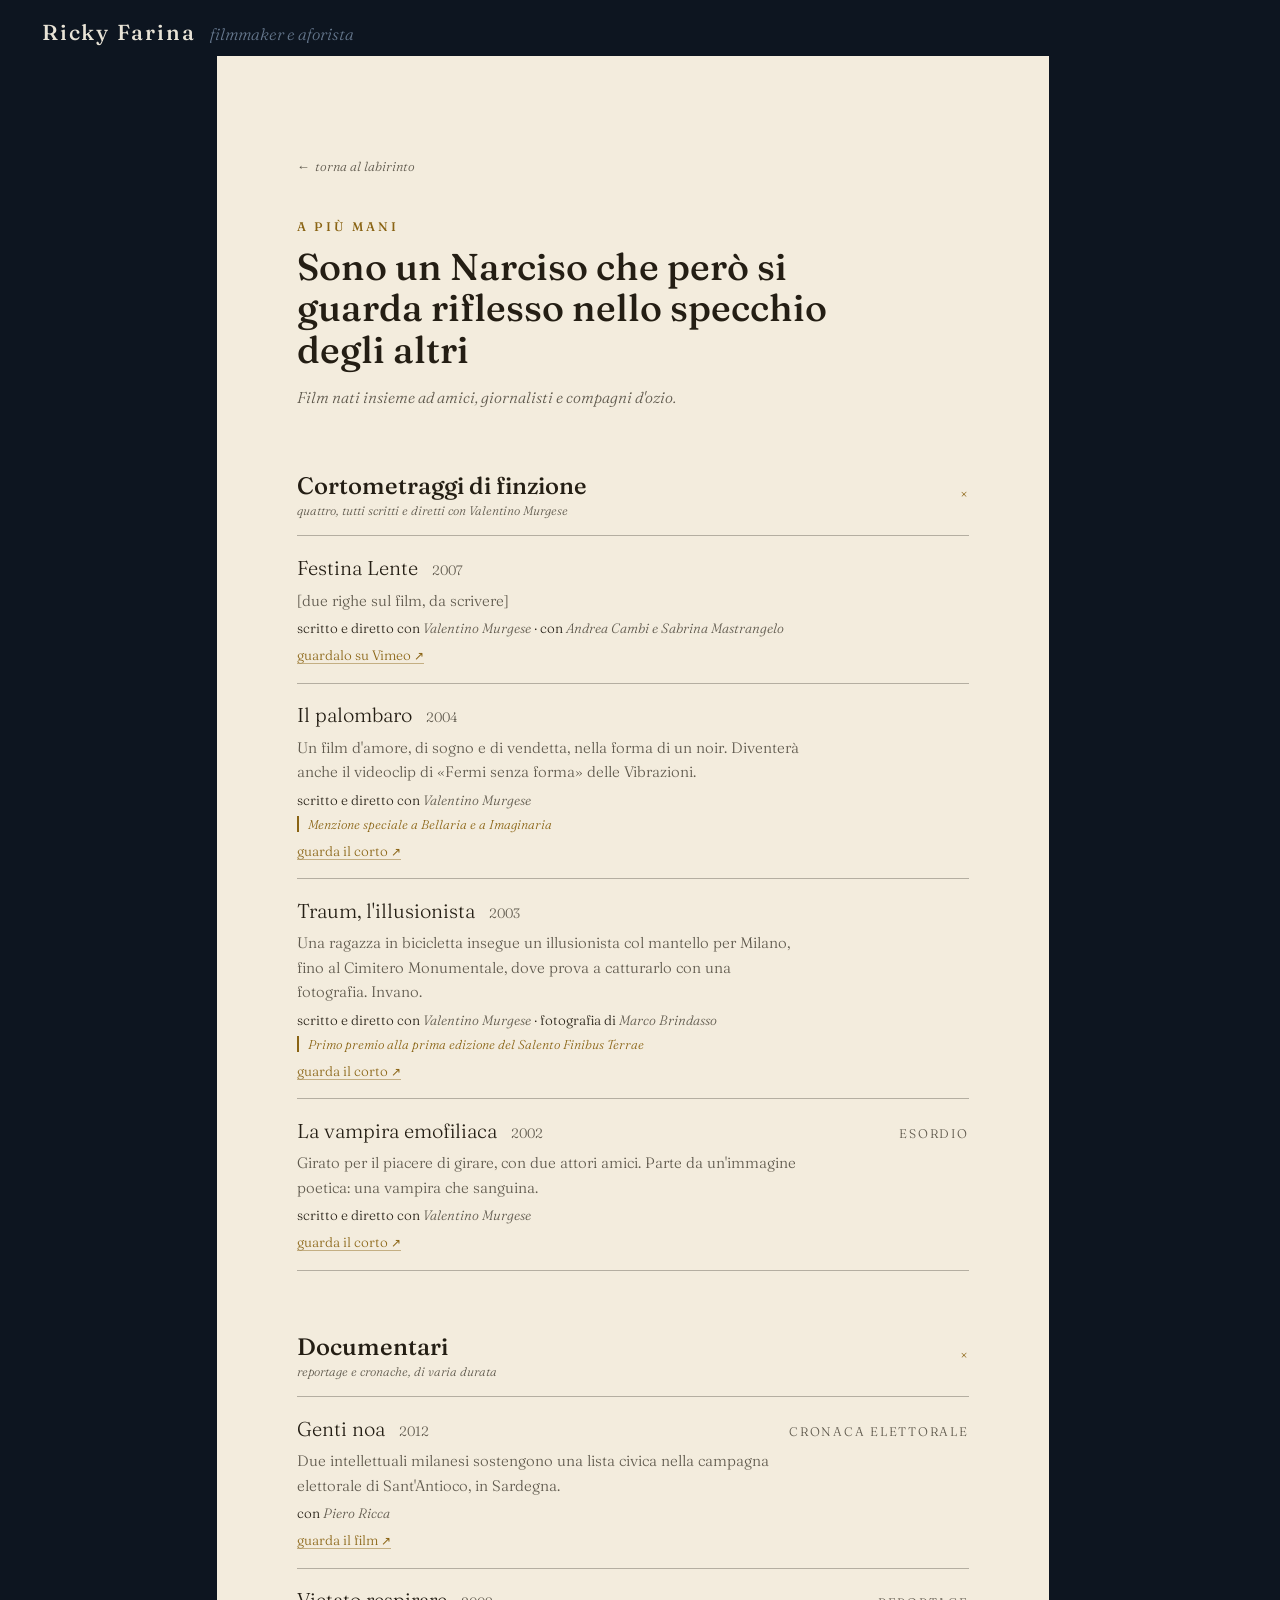
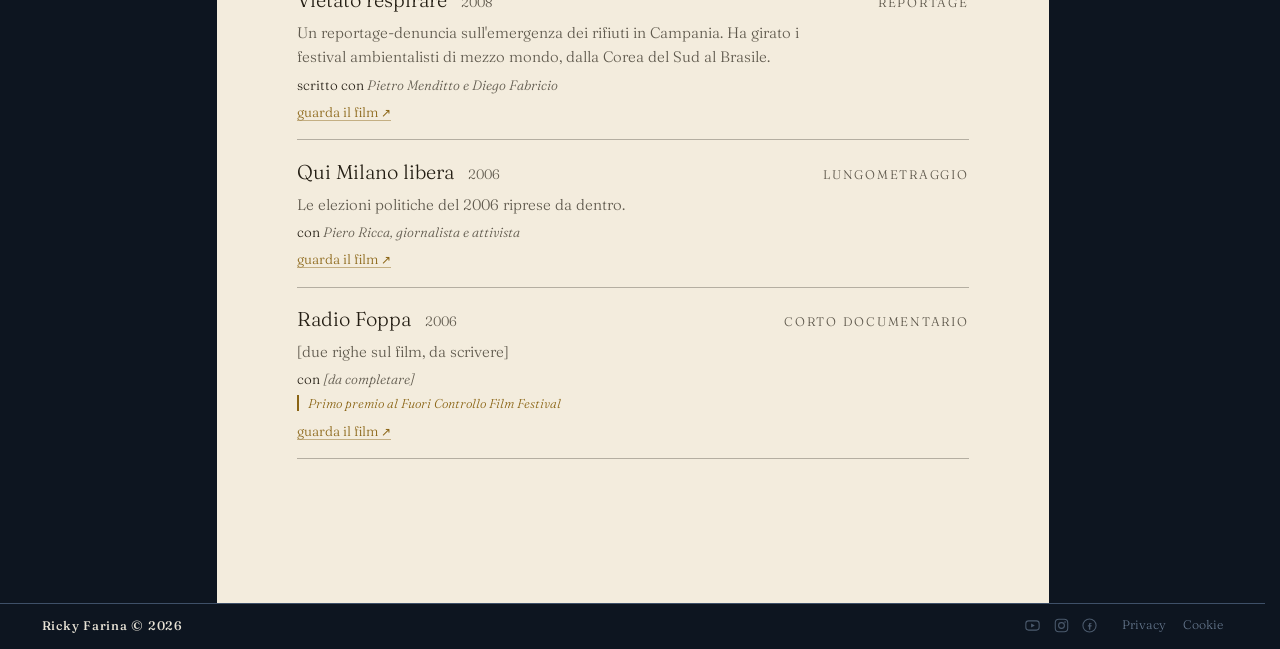
==== a-piu-mani/index.html @ d4be48cc "start" ====
<!DOCTYPE html>
<html lang="it">
<head>
<meta charset="utf-8">
<meta name="viewport" content="width=device-width, initial-scale=1">
<title>A più mani – Ricky Farina</title>
<meta name="description" content="Film nati insieme ad amici, giornalisti e compagni d'ozio: i corti con Valentino Murgese, i documentari con Piero Ricca.">
<meta name="color-scheme" content="dark light">
<meta name="theme-color" content="#0D1520">
<!-- <link rel="canonical" href="https://rickyfarina.it/a-piu-mani/"> da riattivare col dominio -->
<link rel="icon" href="../img/favicon.svg" type="image/svg+xml">
<link rel="preload" href="../font/fraunces.woff2" as="font" type="font/woff2" crossorigin>
<link rel="stylesheet" href="../css/base.css?v=81">
<link rel="stylesheet" href="../css/sezione.css?v=81">
<link rel="stylesheet" href="../css/a-piu-mani.css?v=81">
</head>
<body class="s-collaborazioni">

<header class="testata">
  <div class="sinistra">
    <a class="firma" href="../">Ricky Farina</a>
    <span class="mestiere">filmmaker e aforista</span>
  </div>
</header>

<main class="stanza">
 <div class="foglio">
  <a class="ritorno" href="../">torna al labirinto</a>
  <div class="apertura-p">
    <p class="occhiello">A più mani</p>
    <h1>Sono un Narciso che però si guarda riflesso nello specchio degli altri</h1>
    <p class="glossa">Film nati insieme ad amici, giornalisti e compagni d'ozio.</p>
  </div>

  <details class="gruppo" open>
    <summary>
      <h2>Cortometraggi di finzione</h2>
      <span class="quanti">quattro, tutti scritti e diretti con Valentino Murgese</span>
      <span class="segno" aria-hidden="true">+</span>
    </summary>
    <ul class="opere">
      <li>
        <div class="testa"><span class="nome">Festina Lente</span><span class="anno">2007</span></div>
        <p class="righe">[due righe sul film, da scrivere]</p>
        <p class="con">scritto e diretto con <span>Valentino Murgese</span> · con <span>Andrea Cambi e Sabrina Mastrangelo</span></p>
        <a class="guarda" href="https://vimeo.com/151933397" target="_blank" rel="noopener">guardalo su Vimeo</a>
      </li>
      <li>
        <div class="testa"><span class="nome">Il palombaro</span><span class="anno">2004</span></div>
        <p class="righe">Un film d'amore, di sogno e di vendetta, nella forma di un noir. Diventerà
        anche il videoclip di «Fermi senza forma» delle Vibrazioni.</p>
        <p class="con">scritto e diretto con <span>Valentino Murgese</span></p>
        <span class="premio">Menzione speciale a Bellaria e a Imaginaria</span>
        <a class="guarda" href="#" target="_blank" rel="noopener">guarda il corto</a>
      </li>
      <li>
        <div class="testa"><span class="nome">Traum, l'illusionista</span><span class="anno">2003</span></div>
        <p class="righe">Una ragazza in bicicletta insegue un illusionista col mantello per Milano,
        fino al Cimitero Monumentale, dove prova a catturarlo con una fotografia. Invano.</p>
        <p class="con">scritto e diretto con <span>Valentino Murgese</span> · fotografia di <span>Marco Brindasso</span></p>
        <span class="premio">Primo premio alla prima edizione del Salento Finibus Terrae</span>
        <a class="guarda" href="#" target="_blank" rel="noopener">guarda il corto</a>
      </li>
      <li>
        <div class="testa"><span class="nome">La vampira emofiliaca</span><span class="anno">2002</span><span class="forma">esordio</span></div>
        <p class="righe">Girato per il piacere di girare, con due attori amici. Parte da un'immagine
        poetica: una vampira che sanguina.</p>
        <p class="con">scritto e diretto con <span>Valentino Murgese</span></p>
        <a class="guarda" href="#" target="_blank" rel="noopener">guarda il corto</a>
      </li>
    </ul>
  </details>

  <details class="gruppo" open>
    <summary>
      <h2>Documentari</h2>
      <span class="quanti">reportage e cronache, di varia durata</span>
      <span class="segno" aria-hidden="true">+</span>
    </summary>
    <ul class="opere">
      <li>
        <div class="testa"><span class="nome">Genti noa</span><span class="anno">2012</span><span class="forma">cronaca elettorale</span></div>
        <p class="righe">Due intellettuali milanesi sostengono una lista civica nella campagna
        elettorale di Sant'Antioco, in Sardegna.</p>
        <p class="con">con <span>Piero Ricca</span></p>
        <a class="guarda" href="#" target="_blank" rel="noopener">guarda il film</a>
      </li>
      <li>
        <div class="testa"><span class="nome">Vietato respirare</span><span class="anno">2008</span><span class="forma">reportage</span></div>
        <p class="righe">Un reportage-denuncia sull'emergenza dei rifiuti in Campania. Ha girato
        i festival ambientalisti di mezzo mondo, dalla Corea del Sud al Brasile.</p>
        <p class="con">scritto con <span>Pietro Menditto e Diego Fabricio</span></p>
        <a class="guarda" href="#" target="_blank" rel="noopener">guarda il film</a>
      </li>
      <li>
        <div class="testa"><span class="nome">Qui Milano libera</span><span class="anno">2006</span><span class="forma">lungometraggio</span></div>
        <p class="righe">Le elezioni politiche del 2006 riprese da dentro.</p>
        <p class="con">con <span>Piero Ricca, giornalista e attivista</span></p>
        <a class="guarda" href="#" target="_blank" rel="noopener">guarda il film</a>
      </li>
      <li>
        <div class="testa"><span class="nome">Radio Foppa</span><span class="anno">2006</span><span class="forma">corto documentario</span></div>
        <p class="righe">[due righe sul film, da scrivere]</p>
        <p class="con">con <span>[da completare]</span></p>
        <span class="premio">Primo premio al Fuori Controllo Film Festival</span>
        <a class="guarda" href="#" target="_blank" rel="noopener">guarda il film</a>
      </li>
    </ul>
  </details>
 </div>
</main>

<footer class="piede">
  <span class="marchio">Ricky Farina © 2026</span>
  <nav>
    <span class="social-piede">
      <a class="segno-piede" href="#" target="_blank" rel="noopener me" aria-label="YouTube"><svg viewBox="0 0 24 24" aria-hidden="true" focusable="false"><rect x="2.6" y="5.5" width="18.8" height="13" rx="3.9" ry="3.9" fill="none" stroke="currentColor" stroke-width="1.5"/><path d="M10.1 9.2l5.2 2.8-5.2 2.8z" fill="currentColor"/></svg></a>
      <a class="segno-piede" href="#" target="_blank" rel="noopener me" aria-label="Instagram"><svg viewBox="0 0 24 24" aria-hidden="true" focusable="false"><rect x="3.2" y="3.2" width="17.6" height="17.6" rx="5" ry="5" fill="none" stroke="currentColor" stroke-width="1.5"/><circle cx="12" cy="12" r="4.1" fill="none" stroke="currentColor" stroke-width="1.5"/><circle cx="17" cy="7" r="1.15" fill="currentColor"/></svg></a>
      <a class="segno-piede" href="#" target="_blank" rel="noopener me" aria-label="Facebook"><svg viewBox="0 0 24 24" aria-hidden="true" focusable="false"><circle cx="12" cy="12" r="9.3" fill="none" stroke="currentColor" stroke-width="1.5"/><path d="M13.9 8.4h-1.2c-.9 0-1.5.6-1.5 1.5v1.6H9.7v1.9h1.5v4.5h2V13.4h1.6l.3-1.9h-1.9V10c0-.3.1-.4.4-.4h1.3V8.4z" fill="currentColor"/></svg></a>
    </span>
    <a href="../privacy/">Privacy</a>
    <a href="../cookie/">Cookie</a>
  </nav>
</footer>
</body>
</html>
---- css/base.css ----
/* =========================================================================
   rickyfarina.it – foglio condiviso da tutte le pagine.
   Qui sta solo cio' che deve restare IDENTICO ovunque: carattere, colori,
   testata e piede. Cambiare qualcosa qui la cambia in tutto il sito.
   ========================================================================= */

/* ---- il carattere, ospitato sul nostro dominio ----------------------------
   Fraunces, licenza SIL Open Font License. I due file sono gia' in font/.
   Tenerli qui invece di chiamarli da Google evita che il browser del
   visitatore contatti un server esterno: nessun dato a terzi, nessuna attesa
   di rete e nessuno spostamento del testo a caricamento avvenuto. ---------- */
@font-face{
  font-family:"Fraunces";
  src:url("../font/fraunces.woff2") format("woff2-variations"),
      url("../font/fraunces.woff2") format("woff2");
  font-weight:100 900;
  font-style:normal;
  font-display:swap;
}
@font-face{
  font-family:"Fraunces";
  src:url("../font/fraunces-corsivo.woff2") format("woff2-variations"),
      url("../font/fraunces-corsivo.woff2") format("woff2");
  font-weight:100 900;
  font-style:italic;
  font-display:swap;
}

:root{
  /* tema notte */
  --sfondo:#0D1520;
  --tratto:#E8E3D6;
  --tenue:rgba(232,227,214,.62);
  --acc:#B8402E;
  --dim:#66788E;
  --muro:#3E5068;
  --verde:#63C98A;        /* i simboli gia' trovati */

  /* il colore di ogni sezione: lo stesso della luce nel labirinto */
  --produzioni:#C0503A;      /* rosso: il colore del cinema */
  --collaborazioni:#D8A22A;  /* oro */
  --aforismi:#5F9E7D;
  --articoli:#6E9BC4;
  --chisono:#A07CC4;

  /* Le stanze delle sezioni. Ogni sezione ha tre valori che vanno insieme:
     la LUCE (satura, e' quella che si accende nel labirinto), la CARTA
     (slavata, e' il fondo della sua pagina) e il tono VIVO (scuro e acceso,
     per cio' che si tocca). La carta e la luce sono la stessa tinta a due
     intensita' diverse: e' questo che tiene insieme porta e stanza. */
  --sezione:var(--acc);      /* ogni pagina di sezione lo ridefinisce */

  /* tipografia */
  --font:"Fraunces",Georgia,"Times New Roman",serif;
  --peso:300;
  --pesoTit:500;
  --track:.01em;
  --scala:1.06;              /* correzione ottica: i file che usiamo sono
                                bloccati sulla taglia da titoli, che ha le
                                lettere minuscole piu' basse. Se un giorno
                                passiamo ai file con tutti gli assi, torna .98 */

  /* altezze fisse di testata e piede: sono queste a impedire che la pagina
     "salti" passando da una all'altra */
  --testata:3.5rem;
  --piede:2.9rem;

  color-scheme:dark;
}

*{box-sizing:border-box}
html{scrollbar-gutter:stable}          /* niente scatto quando compare la barra */
html,body{margin:0;padding:0;height:100%}
body{
  background:var(--sfondo);
  color:var(--tratto);
  font-family:var(--font);
  font-weight:var(--peso);
  -webkit-font-smoothing:antialiased;
  /* Nei file attuali gli assi SOFT e WONK sono bloccati, quindi questa riga
     non ha effetto: la teniamo perche' tornerebbe utile con i file completi. */
  font-variation-settings:"SOFT" 30,"WONK" 1;
  display:flex;
  flex-direction:column;
}

/* ---- testata ------------------------------------------------------------
   Nome e mestiere stanno insieme a sinistra. L'altezza della testata la
   decide solo questo lato, identico in tutte le pagine: e' cio' che tiene
   ferma la pagina quando si passa da una sezione all'altra. -------------- */
.testata{
  position:relative;
  flex:none;
  min-height:var(--testata);
  display:flex;
  align-items:center;
  padding:clamp(.8rem,1.7vw,1.15rem) clamp(1rem,4vw,2.6rem) clamp(.4rem,.9vw,.6rem);
}
.sinistra{display:flex;align-items:baseline;gap:.9rem;flex-wrap:wrap}
.firma{
  font-size:calc(clamp(1rem,2vw,1.28rem)*var(--scala));
  letter-spacing:.09em;
  font-weight:var(--pesoTit);
  color:var(--tratto);
  text-decoration:none;
}
a.firma:hover,a.firma:focus-visible{color:var(--sezione)}
.mestiere{
  font-style:italic;
  color:var(--dim);
  font-size:calc(clamp(.82rem,1.6vw,.98rem)*var(--scala));
}
/* sul telefono il mestiere va sotto il nome: su una riga non ci sta */
@media (max-aspect-ratio:1/1){
  .sinistra{flex-direction:column;gap:.1rem}
}

/* ---- piede -------------------------------------------------------------- */
.piede{
  flex:none;
  min-height:var(--piede);
  display:flex;
  justify-content:space-between;
  align-items:center;
  gap:.8rem 1.6rem;
  flex-wrap:wrap;
  padding:.6rem clamp(1rem,4vw,2.6rem) calc(.75rem + env(safe-area-inset-bottom));
  border-top:1px solid var(--muro);
  font-size:.78rem;   /* 12,5 px: la misura minima che teniamo ovunque */
  color:var(--dim);
}
.piede .marchio{letter-spacing:.06em;color:var(--tratto);font-weight:var(--pesoTit)}
.piede nav{display:flex;gap:1.1rem}
.piede a{color:var(--dim);text-decoration:none;transition:color .25s ease}
/* nel piede niente lineette al passaggio del mouse: i rimandi si schiariscono,
   come le insegne accanto a loro */
.piede a:hover,.piede a:focus-visible{color:var(--tratto)}

@media (max-height:520px){
  .testata{padding-top:.4rem;padding-bottom:.2rem}
  .piede{padding-top:.3rem;padding-bottom:calc(.35rem + env(safe-area-inset-bottom));font-size:.78rem}
  .firma{font-size:.95rem}
  .mestiere{font-size:.78rem}
}

/* ---- le stanze: ogni pagina di sezione dichiara la sua con una classe ---- */
/* L'oro (ora di Collaborazioni) e' la tinta piu' difficile: per restare
   leggibile come inchiostro deve scurirsi fino al bronzo, allontanandosi dal
   neon della home. Si accorcia la distanza schiarendo la carta invece che
   scurendo l'inchiostro. L'oro vero torna comunque nella stanza come luce:
   e' il velo delle voci toccate. */
body.s-produzioni   {--sezione:var(--produzioni);   --carta:#EADCD4;--inchiostro:#2A1D17;--vivo:#8E3020;--riga:rgba(42,29,23,.3); --velo:rgba(192,80,58,.2)}
body.s-collaborazioni{--sezione:var(--collaborazioni);--carta:#F3ECDD;--inchiostro:#241E14;--vivo:#8A6414;--riga:rgba(36,30,20,.3); --velo:rgba(216,162,42,.26)}
body.s-aforismi     {--sezione:var(--aforismi);     --carta:#DEE4DC;--inchiostro:#1B241E;--vivo:#186349;--riga:rgba(27,36,30,.3); --velo:rgba(95,158,125,.22)}
body.s-articoli     {--sezione:var(--articoli);     --carta:#DEE3E8;--inchiostro:#171C22;--vivo:#1A5078;--riga:rgba(23,28,34,.3); --velo:rgba(110,155,196,.22)}
body.s-chisono      {--sezione:var(--chisono);      --carta:#E3DCE9;--inchiostro:#211B27;--vivo:#5B368A;--riga:rgba(33,27,39,.3); --velo:rgba(160,124,196,.22)}
/* privacy, cookie e vicolo cieco: una stanza neutra, senza colore di sezione */
body.s-nota         {--sezione:#5E5442;            --carta:#E6E1D6;--inchiostro:#201D16;--vivo:#5E5442;--riga:rgba(32,29,22,.28);--velo:rgba(94,84,66,.16)}

/* le tre insegne nel piede, prima dei rimandi legali */
.social-piede{display:inline-flex;gap:.7rem;align-items:center;margin-right:.4rem}
/* le insegne non sono rimandi di testo: niente lineetta sotto, si schiariscono e basta */
.segno-piede{display:inline-flex;color:inherit;opacity:.7;border-bottom:0;padding-bottom:0;
  transition:opacity .25s ease,color .25s ease}
.piede .segno-piede:hover,.piede .segno-piede:focus-visible{border-bottom-color:transparent;border-bottom:0}
.segno-piede svg{width:17px;height:17px;display:block}
.segno-piede:hover,.segno-piede:focus-visible{opacity:1;color:var(--tratto)}
---- css/sezione.css ----
/* =========================================================================
   Impianto comune delle pagine di sezione. Ogni sezione puo' poi avere un
   suo stile in piu', ma questo garantisce che testata, piede, margini e
   ritmo del testo restino gli stessi della home.
   ========================================================================= */
body{min-height:100%}
/* la cornice resta quella della home; e' la stanza dentro che cambia */
.testata,.piede{background:var(--sfondo)}
main{
  background:var(--carta);
  color:var(--inchiostro);
  flex:1;
  width:100%;
  max-width:52rem;
  margin:0 auto;
  padding:clamp(1.4rem,4vw,3rem) clamp(1rem,4vw,2.6rem) clamp(2.5rem,6vw,4rem);
}

/* ---- apertura della sezione --------------------------------------------- */
.apertura{margin-bottom:clamp(2rem,5vw,3.2rem)}
.ritorno{
  display:inline-block;margin-bottom:1.2rem;
  color:color-mix(in srgb,var(--inchiostro) 72%,transparent);text-decoration:none;font-style:italic;font-size:.82rem;
  border-bottom:1px solid transparent;padding-bottom:1px;
}
.ritorno::before{content:"\2190";margin-right:.4em;display:inline-block;transition:transform .25s ease}
.ritorno:hover::before,.ritorno:focus-visible::before{transform:translateX(-.2em)}
.ritorno:hover,.ritorno:focus-visible{color:var(--vivo);border-bottom-color:var(--vivo)}
.apertura h1{
  margin:0;
  font-weight:var(--pesoTit);
  font-size:calc(clamp(1.6rem,4.4vw,2.6rem)*var(--scala));
  line-height:1.1;
  letter-spacing:var(--track);
  color:var(--inchiostro);
}
.apertura .glossa{
  margin:.7rem 0 0;
  font-style:italic;
  color:color-mix(in srgb,var(--inchiostro) 72%,transparent);
  font-size:calc(clamp(.9rem,1.9vw,1.05rem)*var(--scala));
  line-height:1.5;
  max-width:44ch;
}
.filo{height:1px;background:var(--riga);border:0;margin:clamp(1.6rem,4vw,2.4rem) 0}

/* ---- corpo --------------------------------------------------------------- */
.contenuto p{
  line-height:1.65;
  font-size:calc(clamp(.95rem,1.9vw,1.05rem)*var(--scala));
  max-width:60ch;
  margin:0 0 1.1rem;
}
.contenuto h2{
  font-weight:var(--pesoTit);
  font-size:calc(clamp(1.1rem,2.4vw,1.35rem)*var(--scala));
  letter-spacing:var(--track);
  margin:2.2rem 0 .8rem;
}
/* la data in cima alle pagine legali, e i riferimenti che non sono collegamenti */
.contenuto .data{margin:0 0 1.8rem;font-size:.8rem;font-style:italic;
  color:color-mix(in srgb,var(--inchiostro) 72%,transparent)}
.contenuto .grigio{color:color-mix(in srgb,var(--inchiostro) 72%,transparent)}
.contenuto h2{margin:2rem 0 .5rem;font-weight:500;
  font-size:calc(clamp(1.02rem,2.4vw,1.16rem)*var(--scala))}
.contenuto h2:first-of-type{margin-top:0}
.contenuto p{margin:0 0 .9rem;line-height:1.75}
.contenuto a{color:var(--vivo);text-decoration:none;
             border-bottom:1px solid color-mix(in srgb,var(--vivo) 45%,transparent)}
.contenuto a:hover,.contenuto a:focus-visible{border-bottom-color:var(--vivo)}

/* elenco di voci: il modello per i menu delle sezioni (playlist, raccolte...) */
.elenco{list-style:none;margin:0;padding:0}
.elenco li{border-top:1px solid var(--riga)}
.elenco li:last-child{border-bottom:1px solid var(--riga)}
.elenco a{
  display:flex;align-items:baseline;gap:.9rem;flex-wrap:wrap;
  padding:1.05rem .2rem;text-decoration:none;color:var(--inchiostro);border:0;
}
.elenco a .voce{
  font-size:calc(clamp(1.02rem,2.2vw,1.22rem)*var(--scala));
  font-weight:var(--pesoTit);letter-spacing:var(--track);
  transition:color .2s ease;
}
.elenco a .nota{
  margin-left:auto;text-align:right;color:color-mix(in srgb,var(--inchiostro) 72%,transparent);
  font-style:italic;font-size:.82rem;line-height:1.35;max-width:26ch;
}
/* la voce toccata si appoggia su un velo del colore della sezione: e' lo
   stesso gesto delle stanze che si accendono nel labirinto */
@media (hover:hover){
  .elenco a:hover{background:var(--velo);box-shadow:0 0 0 .55rem var(--velo)}
  .elenco a:hover .nota{color:var(--inchiostro)}
}
.elenco a:focus-visible{background:var(--velo);box-shadow:0 0 0 .55rem var(--velo)}
.elenco a:hover .voce,.elenco a:focus-visible .voce{color:var(--vivo)}
/* dentro una voce aperta il velo non si ripete: basta il colore vivo */
.sotto-voci a:hover{background:none;box-shadow:none;color:var(--vivo)}

/* riquadro per i testi ancora da scrivere */
.cantiere{
  border:1px dashed var(--riga);border-radius:2px;
  padding:1.1rem 1.2rem;color:color-mix(in srgb,var(--inchiostro) 72%,transparent);font-style:italic;
  font-size:.86rem;line-height:1.5;
}

@media (max-width:560px){
  .elenco a .nota{margin-left:0;text-align:left;max-width:100%;width:100%}
}
---- css/a-piu-mani.css ----
/* =========================================================================
   A più mani. Usa la stanza dichiarata da body.s-collaborazioni in base.css:
   carta avorio, inchiostro bronzo, e l'oro della home come luce.
   ========================================================================= */

body.s-collaborazioni{--sezione:var(--collaborazioni);--carta:#F3ECDD;--inchiostro:#241E14;--vivo:#8A6414;--riga:rgba(36,30,20,.3); --velo:rgba(216,162,42,.26)}
body.s-aforismi     {--sezione:var(--aforismi);     --carta:#DEE4DC;--inchiostro:#1B241E;--vivo:#186349;--riga:rgba(27,36,30,.3); --velo:rgba(95,158,125,.22)}
body.s-articoli     {--sezione:var(--articoli);     --carta:#DEE3E8;--inchiostro:#171C22;--vivo:#1A5078;--riga:rgba(23,28,34,.3); --velo:rgba(110,155,196,.22)}
body.s-chisono      {--sezione:var(--chisono);      --carta:#E3DCE9;--inchiostro:#211B27;--vivo:#5B368A;--riga:rgba(33,27,39,.3); --velo:rgba(160,124,196,.22)}
/* privacy, cookie e vicolo cieco: una stanza neutra, senza colore di sezione */
body.s-nota         {--sezione:#5E5442;            --carta:#E6E1D6;--inchiostro:#201D16;--vivo:#5E5442;--riga:rgba(32,29,22,.28);--velo:rgba(94,84,66,.16)}

/* =========================================================================
   Impianto comune delle pagine di sezione. Ogni sezione puo' poi avere un
   suo stile in piu', ma questo garantisce che testata, piede, margini e
   ritmo del testo restino gli stessi della home.
   ========================================================================= */
body{min-height:100%}
/* la cornice resta quella della home; e' la stanza dentro che cambia */
.testata,.piede{background:var(--sfondo)}
main{
  background:var(--carta);
  color:var(--inchiostro);
  flex:1;
  width:100%;
  max-width:52rem;
  margin:0 auto;
  padding:clamp(1.4rem,4vw,3rem) clamp(1rem,4vw,2.6rem) clamp(2.5rem,6vw,4rem);
}

/* ---- apertura della sezione --------------------------------------------- */
.apertura{margin-bottom:clamp(2rem,5vw,3.2rem)}
.ritorno{
  display:inline-block;margin-bottom:1.2rem;
  color:color-mix(in srgb,var(--inchiostro) 72%,transparent);text-decoration:none;font-style:italic;font-size:.82rem;
  border-bottom:1px solid transparent;padding-bottom:1px;
}
.ritorno::before{content:"\2190";margin-right:.4em;display:inline-block;transition:transform .25s ease}
.ritorno:hover::before,.ritorno:focus-visible::before{transform:translateX(-.2em)}
.ritorno:hover,.ritorno:focus-visible{color:var(--vivo);border-bottom-color:var(--vivo)}
.apertura h1{
  margin:0;
  font-weight:var(--pesoTit);
  font-size:calc(clamp(1.6rem,4.4vw,2.6rem)*var(--scala));
  line-height:1.1;
  letter-spacing:var(--track);
  color:var(--inchiostro);
}
.apertura .glossa{
  margin:.7rem 0 0;
  font-style:italic;
  color:color-mix(in srgb,var(--inchiostro) 72%,transparent);
  font-size:calc(clamp(.9rem,1.9vw,1.05rem)*var(--scala));
  line-height:1.5;
  max-width:44ch;
}
.filo{height:1px;background:var(--riga);border:0;margin:clamp(1.6rem,4vw,2.4rem) 0}

/* ---- corpo --------------------------------------------------------------- */
.contenuto p{
  line-height:1.65;
  font-size:calc(clamp(.95rem,1.9vw,1.05rem)*var(--scala));
  max-width:60ch;
  margin:0 0 1.1rem;
}
.contenuto h2{
  font-weight:var(--pesoTit);
  font-size:calc(clamp(1.1rem,2.4vw,1.35rem)*var(--scala));
  letter-spacing:var(--track);
  margin:2.2rem 0 .8rem;
}
.contenuto a{color:var(--vivo);text-decoration:none;
             border-bottom:1px solid color-mix(in srgb,var(--vivo) 45%,transparent)}
.contenuto a:hover,.contenuto a:focus-visible{border-bottom-color:var(--vivo)}

/* elenco di voci: il modello per i menu delle sezioni (playlist, raccolte...) */
.elenco{list-style:none;margin:0;padding:0}
.elenco li{border-top:1px solid var(--riga)}
.elenco li:last-child{border-bottom:1px solid var(--riga)}
.elenco a{
  display:flex;align-items:baseline;gap:.9rem;flex-wrap:wrap;
  padding:1.05rem .2rem;text-decoration:none;color:var(--inchiostro);border:0;
}
.elenco a .voce{
  font-size:calc(clamp(1.02rem,2.2vw,1.22rem)*var(--scala));
  font-weight:var(--pesoTit);letter-spacing:var(--track);
  transition:color .2s ease;
}
.elenco a .nota{
  margin-left:auto;text-align:right;color:color-mix(in srgb,var(--inchiostro) 72%,transparent);
  font-style:italic;font-size:.82rem;line-height:1.35;max-width:26ch;
}
/* la voce toccata si appoggia su un velo del colore della sezione: e' lo
   stesso gesto delle stanze che si accendono nel labirinto */
@media (hover:hover){
  .elenco a:hover{background:var(--velo);box-shadow:0 0 0 .55rem var(--velo)}
}
.elenco a:focus-visible{background:var(--velo);box-shadow:0 0 0 .55rem var(--velo)}
.elenco a:hover .voce,.elenco a:focus-visible .voce{color:var(--vivo)}
/* dentro una voce aperta il velo non si ripete: basta il colore vivo */
.sotto-voci a:hover{background:none;box-shadow:none;color:var(--vivo)}

/* riquadro per i testi ancora da scrivere */
.cantiere{
  border:1px dashed var(--riga);border-radius:2px;
  padding:1.1rem 1.2rem;color:color-mix(in srgb,var(--inchiostro) 72%,transparent);font-style:italic;
  font-size:.86rem;line-height:1.5;
}

@media (max-width:560px){
  .elenco a .nota{margin-left:0;text-align:left;max-width:100%;width:100%}
}


body.s-collaborazioni{--fondoStanza:var(--carta);--testo:var(--inchiostro);
  --ten:color-mix(in srgb,var(--inchiostro) 72%,transparent);--acc:var(--vivo)}
main.stanza{flex:1;width:100%;max-width:52rem;margin:0 auto;background:var(--fondoStanza);color:var(--testo)}
.foglio{max-width:46rem;margin:0 auto;padding:clamp(1.6rem,5vw,3.2rem) clamp(1.2rem,5vw,2rem) clamp(3rem,7vw,5rem)}
.foglio .ritorno{display:inline-block;color:var(--ten);text-decoration:none;font-size:.82rem;font-style:italic;margin-bottom:clamp(1.8rem,5vw,2.6rem)}
.foglio .ritorno::before{content:"\2190";margin-right:.4em;display:inline-block;transition:transform .25s ease}
.foglio .ritorno:hover{color:var(--acc)}
.foglio .ritorno:hover::before{transform:translateX(-.2em)}
.occhiello{margin:0 0 .8rem;font-size:0.78rem;letter-spacing:.24em;text-transform:uppercase;color:var(--acc);font-weight:500}
.apertura-p h1{margin:0;font-weight:500;line-height:1.12;max-width:24ch;font-size:calc(clamp(1.45rem,4vw,2.2rem)*var(--scala))}
.apertura-p .glossa{margin:.8rem 0 0;font-style:italic;color:var(--ten);font-size:.98rem;max-width:50ch;line-height:1.6}

.gruppo{margin-top:clamp(2.6rem,7vw,3.8rem)}
/* il gruppo si puo' richiudere per fare spazio, ma nasce aperto: i titoli
   devono vedersi subito, senza che nessuno debba scoprirli */
.gruppo>summary{list-style:none;cursor:pointer;padding-bottom:1.1rem;
  display:grid;grid-template-columns:1fr auto;align-items:baseline;gap:0 .8rem}
.gruppo>summary::-webkit-details-marker{display:none}
.gruppo h2{margin:0 0 .2rem;font-weight:500;font-size:calc(clamp(1.15rem,3vw,1.4rem)*var(--scala));
  transition:color .25s ease}
.gruppo summary:hover h2{color:var(--acc)}
.gruppo .quanti{grid-column:1;font-size:0.78rem;font-style:italic;color:var(--ten)}
.gruppo .segno{grid-row:1/3;grid-column:2;align-self:center;color:var(--acc);font-size:1rem;
  transition:transform .3s ease}
.gruppo[open] .segno{transform:rotate(45deg)}

.opere{list-style:none;margin:0;padding:0}
.opere>li{border-top:1px solid var(--riga);padding:1.15rem 0;position:relative}
/* un segno a margine, come la riga tracciata a lato di un libro: dice "sei
   qui" senza promettere un clic, perche' la scheda non e' un collegamento */
.opere>li::before{content:"";position:absolute;left:-.9rem;top:.9rem;bottom:.9rem;width:2px;
  background:var(--acc);transform:scaleY(0);transform-origin:top center;transition:transform .3s ease}
@media (hover:hover){
  .opere>li:hover::before{transform:scaleY(1)}
  .opere>li:hover .nome{color:var(--acc)}
}
.opere .nome{transition:color .25s ease}
.opere>li:last-child{border-bottom:1px solid var(--riga)}
.testa{display:flex;align-items:baseline;gap:.9rem;flex-wrap:wrap}
.testa .nome{font-size:calc(1.18rem*var(--scala))}
a.guarda{display:block;width:fit-content;margin:.7rem 0 0;font-size:.85rem;color:var(--acc);text-decoration:none;
  border-bottom:1px solid color-mix(in srgb,var(--acc) 45%,transparent)}
a.guarda:hover{border-bottom-color:var(--acc)}
a.guarda::after{content:"\2197";margin-left:.3em;font-size:.9em}
.testa .anno{color:var(--ten);font-size:.85rem;font-variant-numeric:tabular-nums}
.testa .forma{margin-left:auto;font-size:0.78rem;letter-spacing:.14em;text-transform:uppercase;color:var(--ten)}
.righe{margin:.55rem 0 0;font-size:.95rem;line-height:1.6;color:var(--ten);max-width:56ch}
.con{margin:.45rem 0 0;font-size:.85rem;color:var(--testo)}
.con span{color:var(--ten);font-style:italic}
.premio{display:block;width:fit-content;margin:.5rem 0 0;font-size:.8rem;color:var(--acc);font-style:italic;
  border-left:2px solid var(--acc);padding-left:.6rem}

.avvertenza{margin-top:2.4rem;font-size:0.78rem;font-style:italic;color:var(--ten);max-width:52ch;line-height:1.6}
.dubbio{margin-top:1rem;font-size:0.78rem;font-style:italic;color:var(--acc);border:1px dashed var(--riga);padding:.7rem .9rem;max-width:52ch}
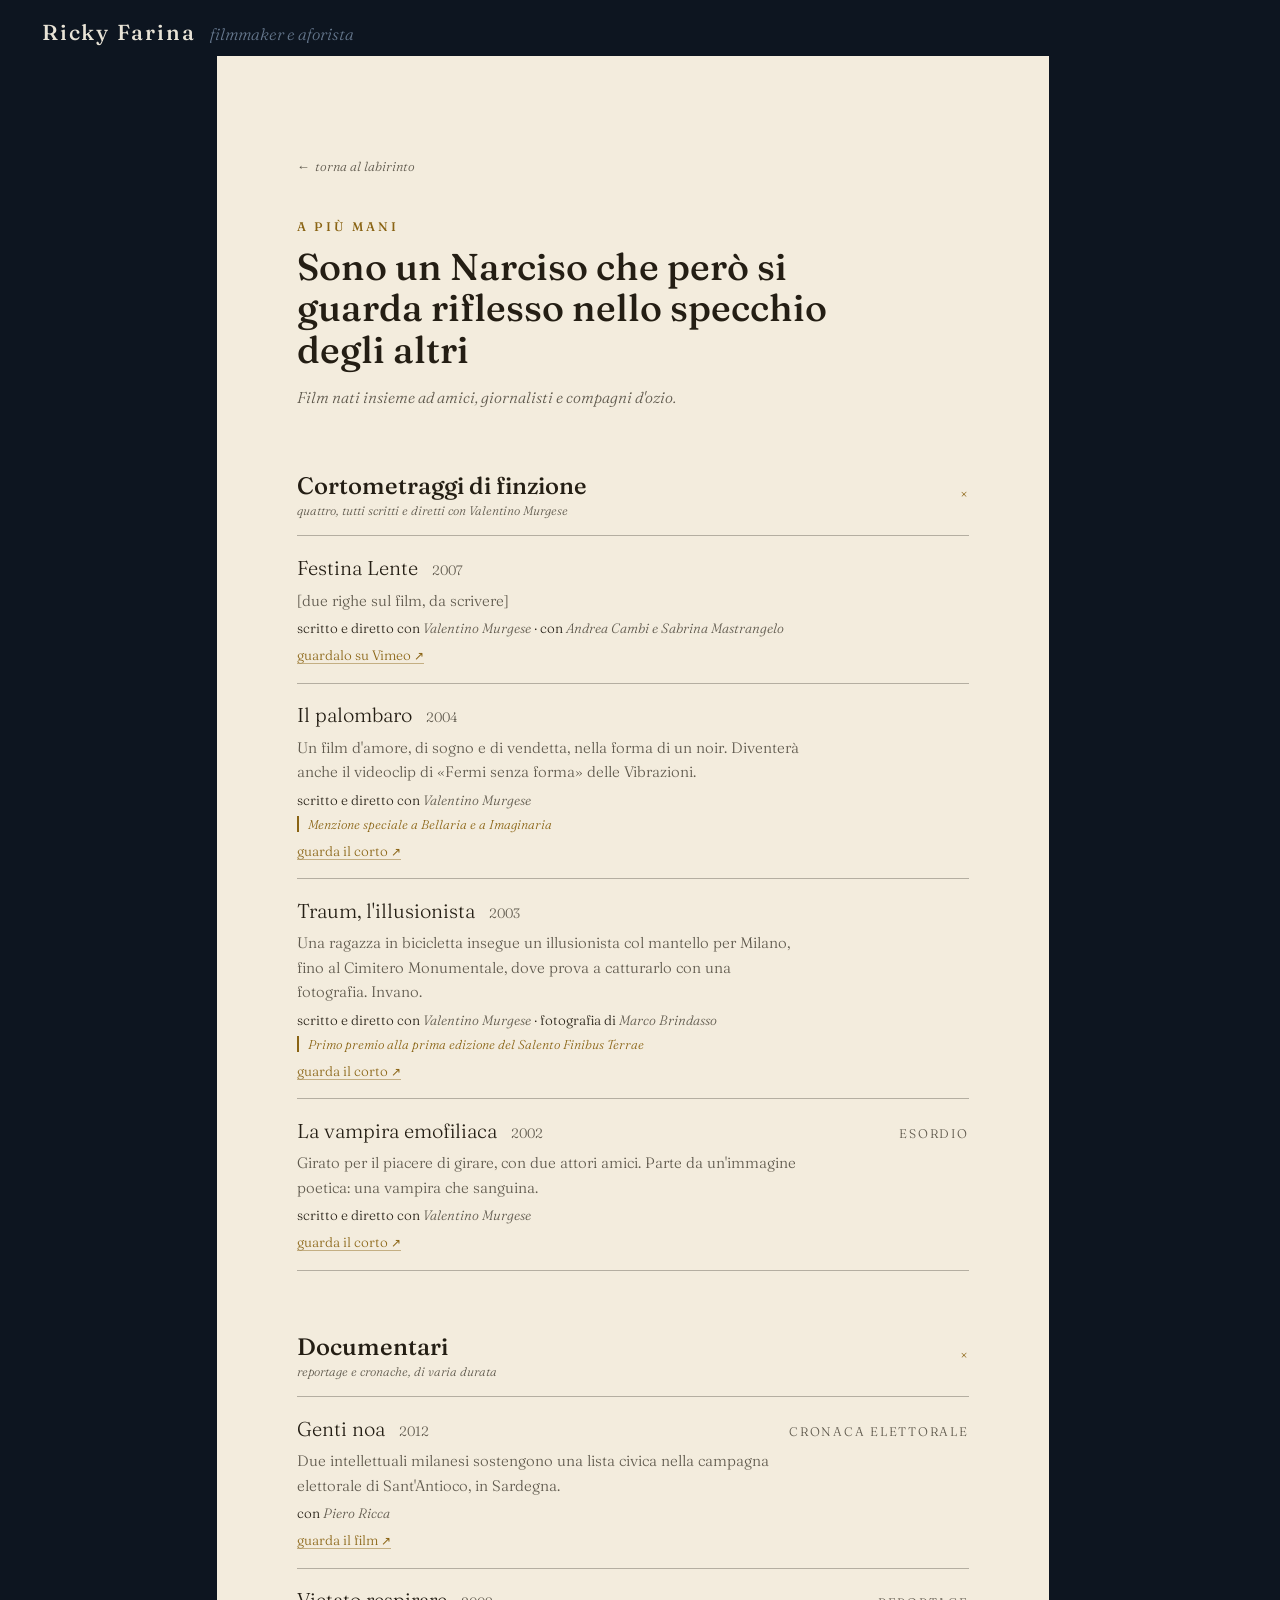
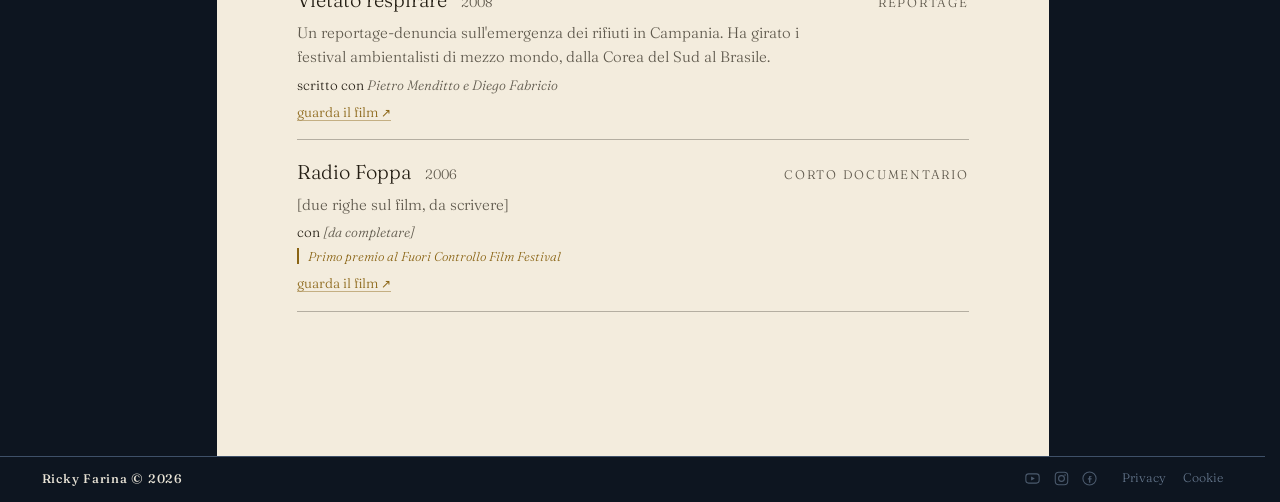
==== commit 91da56a9: "kolossal" ====
--- a/a-piu-mani/index.html
+++ b/a-piu-mani/index.html
@@ -10,9 +10,9 @@
 <!-- <link rel="canonical" href="https://rickyfarina.it/a-piu-mani/"> da riattivare col dominio -->
 <link rel="icon" href="../img/favicon.svg" type="image/svg+xml">
 <link rel="preload" href="../font/fraunces.woff2" as="font" type="font/woff2" crossorigin>
-<link rel="stylesheet" href="../css/base.css?v=81">
-<link rel="stylesheet" href="../css/sezione.css?v=81">
-<link rel="stylesheet" href="../css/a-piu-mani.css?v=81">
+<link rel="stylesheet" href="../css/base.css?v=89">
+<link rel="stylesheet" href="../css/sezione.css?v=89">
+<link rel="stylesheet" href="../css/a-piu-mani.css?v=89">
 </head>
 <body class="s-collaborazioni">
 
@@ -93,12 +93,6 @@
         <a class="guarda" href="#" target="_blank" rel="noopener">guarda il film</a>
       </li>
       <li>
-        <div class="testa"><span class="nome">Qui Milano libera</span><span class="anno">2006</span><span class="forma">lungometraggio</span></div>
-        <p class="righe">Le elezioni politiche del 2006 riprese da dentro.</p>
-        <p class="con">con <span>Piero Ricca, giornalista e attivista</span></p>
-        <a class="guarda" href="#" target="_blank" rel="noopener">guarda il film</a>
-      </li>
-      <li>
         <div class="testa"><span class="nome">Radio Foppa</span><span class="anno">2006</span><span class="forma">corto documentario</span></div>
         <p class="righe">[due righe sul film, da scrivere]</p>
         <p class="con">con <span>[da completare]</span></p>
